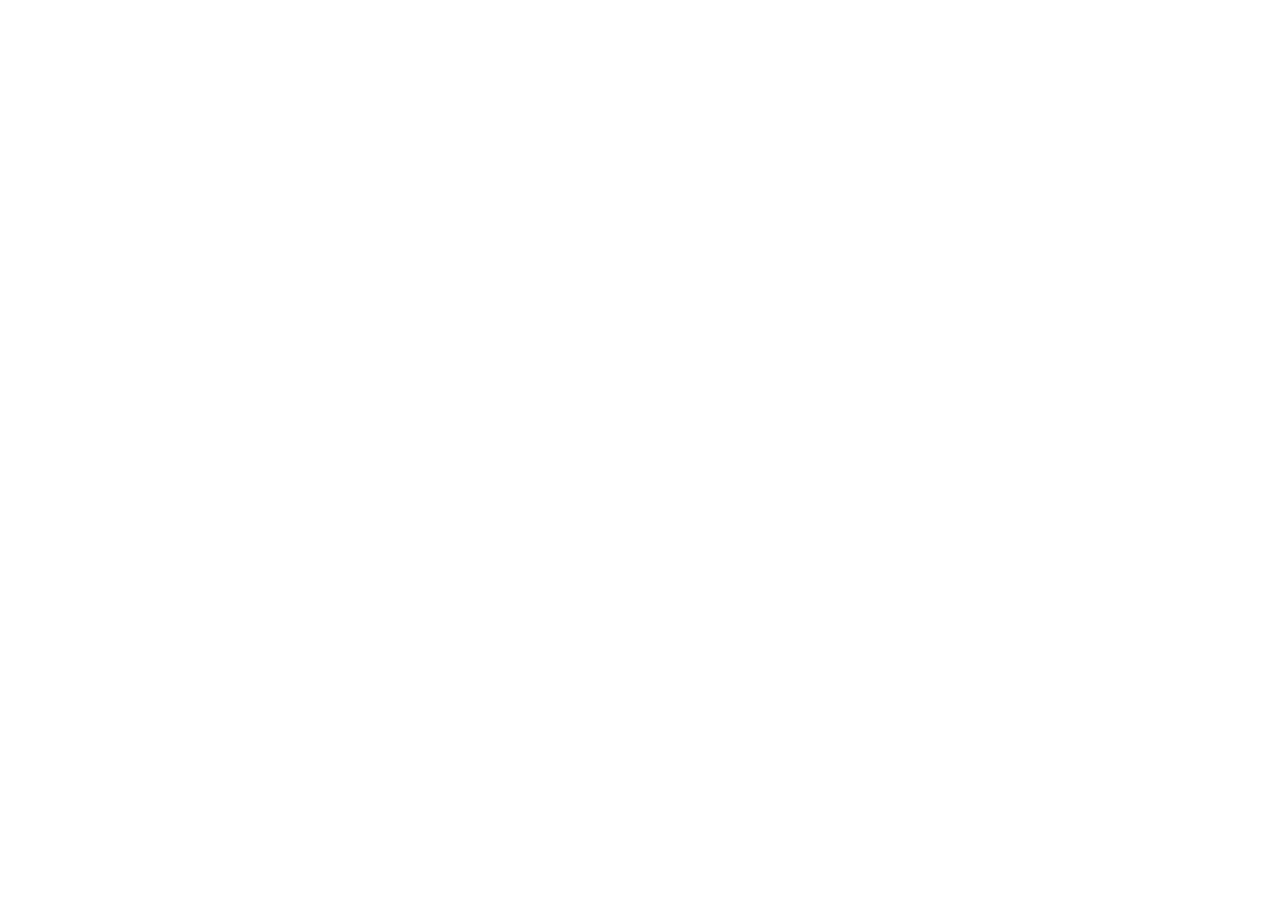
==== index.html @ 42d24f4d "docs: agregar guia de trabajo y base del proyecto" ====
<!DOCTYPE html>
<html lang="es">
<head>
  <meta charset="UTF-8">
  <meta name="viewport" content="width=device-width, initial-scale=1.0">
  <meta name="description" content="Página principal del sitio informativo de personajes de Game of Thrones con datos de thronesapi.com.">
  <title>Westeros | Inicio</title>
  <link rel="stylesheet" href="css/styles.css">
</head>
<body>
<!--
  ============================================================================
  ARCHIVO: index.html
  RESPONSABLE: Rol 1 - Jhonatan Christian Catota Verdezoto
  RAMA: feat/index
  DEPENDE DE: contrato técnico de la guía (secciones 6 y 7)
  ENTREGA: estructura HTML completa y validada de la página principal
  ============================================================================

  OBJETIVO
  Construir la página principal del sitio. Este archivo define también el
  encabezado y el pie de página que Rol 2 reutilizará en personajes.html.

  SECCIONES OBLIGATORIAS (en este orden)
  1) header.site-header
     - .container.header-inner
     - a.brand[href="index.html"] con span.brand-mark (W) y span.brand-text
       (Westeros + span.brand-sub "Explorador de personajes")
     - nav.site-nav con "Inicio" (clase active) y "Personajes"
  2) main > section.hero
     - .container.hero-content con p.eyebrow, h1 (con un span resaltado),
       p.hero-lead, .hero-actions (2 botones) y .hero-stats con 3 .stat:
       53 Personajes, 25 Casas y facciones, 100% Datos en vivo
  3) section.section#proyecto
     - .container con p.eyebrow, h2, p.section-lead y .cards
     - 3 article.card, cada uno con span.card-index (01, 02, 03), h3 y p
     - Temas: consumo de API, búsqueda y filtro, ficha detallada
  4) section.section.section-alt (Tecnologías)
     - p.eyebrow, h2, .tech-list con HTML5, CSS3, JavaScript, Fetch API,
       thronesapi.com y un p.section-lead que aclare que no hay base de datos
       ni frameworks de interfaz
  5) section.cta-band
     - .container.cta-inner con h2, p y un enlace .btn.btn-primary a
       personajes.html
  6) footer.site-footer
     - .container.footer-inner, .footer-brand con .brand-mark.small,
       p.footer-note con enlace a https://thronesapi.com/ y p.footer-copy
       con "© 2026 GRUPO 21 · Desarrollo de Aplicaciones Web"

  CLASES COMPARTIDAS QUE DEBEN RESPETARSE
  site-header, container, header-inner, brand, brand-mark, brand-text,
  brand-sub, site-nav, hero, hero-content, eyebrow, hero-lead, hero-actions,
  btn, btn-primary, btn-ghost, hero-stats, stat, section, section-alt,
  section-lead, cards, card, card-index, tech-list, tech, cta-band,
  cta-inner, site-footer, footer-inner, footer-brand, footer-note,
  footer-copy.

  REGLAS
  - No escribir estilos ni JavaScript dentro de este archivo.
  - No modificar css/styles.css ni js/personajes.js.
  - Usar HTML5 semántico, textos en español y enlaces relativos.
  - El encabezado y el pie deben quedar listos para que Rol 2 los copie
    sin cambios, salvo el enlace marcado como active.
  - El contenido de la API no se consulta en esta página: los datos
    numéricos (53 y 25) son informativos y deben coincidir con la guía.

  CRITERIOS DE ACEPTACIÓN
  [ ] El documento valida sin errores en el navegador.
  [ ] Los enlaces Inicio/Personajes funcionan y el active corresponde.
  [ ] Existen todas las secciones y se respeta la jerarquía h1 > h2 > h3.
  [ ] No hay IDs duplicados ni enlaces vacíos.
  [ ] La página se ve correctamente sin JavaScript.
  [ ] Al terminar, avisar a Rol 2 (personajes.html) y a Rol 4 (styles.css)
      para que integren el encabezado, el pie y los estilos.

  NOTA: en este archivo base solo existen las indicaciones. La estructura
  HTML debe ser creada por el responsable del rol.
-->
</body>
</html>
---- css/styles.css ----
/* ============================================================================
   ARCHIVO: css/styles.css
   RESPONSABLE: Rol 4 - Pablo Andres Farro Vera
   RAMA: feat/styles
   DEPENDE DE: contrato de clases de la guía y del marcado de Rol 1 y Rol 2
   ENTREGA: sistema visual completo y adaptación a móvil
   ============================================================================

   OBJETIVO
   Definir la presentación del sitio: variables, base, componentes de las dos
   páginas, estados y diseño responsivo. Este archivo solo contiene
   indicaciones; las reglas CSS deben ser escritas por el responsable.

   1. VARIABLES DE DISEÑO (:root)
   Definir una paleta oscura inspirada en la serie, con acento dorado:
     --bg: #0d1117;        fondo general
     --bg-alt: #111823;    fondo de secciones alternas
     --surface: #18212c;   tarjetas y superficies
     --surface-2: #202b38; superficies elevadas
     --border: #2a3644;    bordes
     --gold: #d4af37;      acento principal
     --gold-soft: #e8cd7a; enlaces y detalles
     --text: #e9e6df;      texto principal
     --muted: #9aa6b2;     texto secundario
     --danger: #e26868;    estados de error
     --radius: 14px;       radio de tarjetas
     --shadow: 0 18px 40px rgba(0, 0, 0, 0.35);
   Usar las variables en todas las reglas; no repetir colores literales.

   2. BASE Y RESET
   - box-sizing border-box, márgenes en cero, scroll suave.
   - body: Segoe UI/Tahoma/Arial, fondo var(--bg), color var(--text),
     line-height 1.65, min-height 100vh y layout flex en columna.
   - h1, h2, h3: Georgia/Times New Roman, line-height 1.2, peso 600.
   - Enlaces en var(--gold-soft); code con fondo dorado translúcido.
   - .container: ancho min(1140px, 100% - 40px), centrado.

   3. COMPONENTES DE LA PÁGINA PRINCIPAL
   - .site-header: sticky, fondo oscuro translúcido, blur y borde inferior.
   - .header-inner: flex, espacio entre marca y navegación.
   - .brand, .brand-mark (círculo con W), .brand-text, .brand-sub.
   - .site-nav: enlaces con estado hover y .active.
   - .hero: fondo con degradado; .hero-content, .eyebrow, .hero-lead,
     .hero-actions, .hero-stats, .stat.
   - .btn, .btn-primary, .btn-ghost: alturas, padding, radio, hover.
   - .section, .section-alt, .section-lead.
   - .cards, .card, .card-index: grilla de 3 columnas que colapsa.
   - .tech-list, .tech: etiquetas en línea.
   - .cta-band, .cta-inner: banda de cierre con botón.
   - .site-footer, .footer-inner, .footer-brand, .footer-note, .footer-copy.

   4. PÁGINA DE PERSONAJES
   - .page-hero: encabezado secundario de la página.
   - .toolbar: grilla de 2 columnas (buscador y selector) + contador.
   - .field, .field-search, label, input, select: alturas, bordes, foco.
   - .result-count: texto secundario alineado a la derecha.
   - .status: caja centrada para carga, error y vacío.
   - .spinner: animación de rotación (respetar prefers-reduced-motion).
   - .status-error: borde/fondo con var(--danger).
   - .character-grid: grilla responsive de tarjetas.
   - .character-card, .character-media, .character-body, .character-name,
     .character-title, .character-family: imagen, textos y hover.
   - .avatar-fallback: reemplazo de imagen con iniciales.
   - .modal, .modal-backdrop, .modal-card, .modal-media, .modal-body,
     .modal-close, .modal-title, .modal-data: overlay fijo, tarjeta centrada,
     imagen lateral y datos en dos columnas.
   - Estados [hidden] deben ocultarse de forma fiable.

   5. RESPONSIVO
   - Escritorio: grilla de tarjetas de 3 o 4 columnas.
   - Tablet (<= 900px): tarjetas de 2 columnas y toolbar en una fila.
   - Móvil (<= 600px): una columna, toolbar apilada, modal a pantalla
     completa y tipografía ajustada.
   - Verificar a 390px de ancho: sin desplazamiento horizontal.

   6. REGLAS
   - No escribir HTML ni JavaScript en este archivo.
   - No renombrar clases: son el contrato con Rol 1, Rol 2 y Rol 3.
   - No usar frameworks ni CDN; solo CSS propio.
   - Comentar cada bloque con el nombre del componente.
   - Respetar contraste legible y foco visible para accesibilidad.

   7. CRITERIOS DE ACEPTACIÓN
   [ ] No hay colores literales fuera de :root.
   [ ] Las dos páginas comparten encabezado, pie y botones consistentes.
   [ ] La grilla y el modal se adaptan a 390px sin desbordamiento.
   [ ] Los estados de carga, error y vacío son visibles y legibles.
   [ ] El foco de teclado se distingue en enlaces, botones e inputs.
   [ ] No se modifican archivos de otros roles.

   NOTA: en este archivo base solo existen las indicaciones. Las reglas CSS
   deben ser escritas por el responsable del rol.
   ========================================================================= */
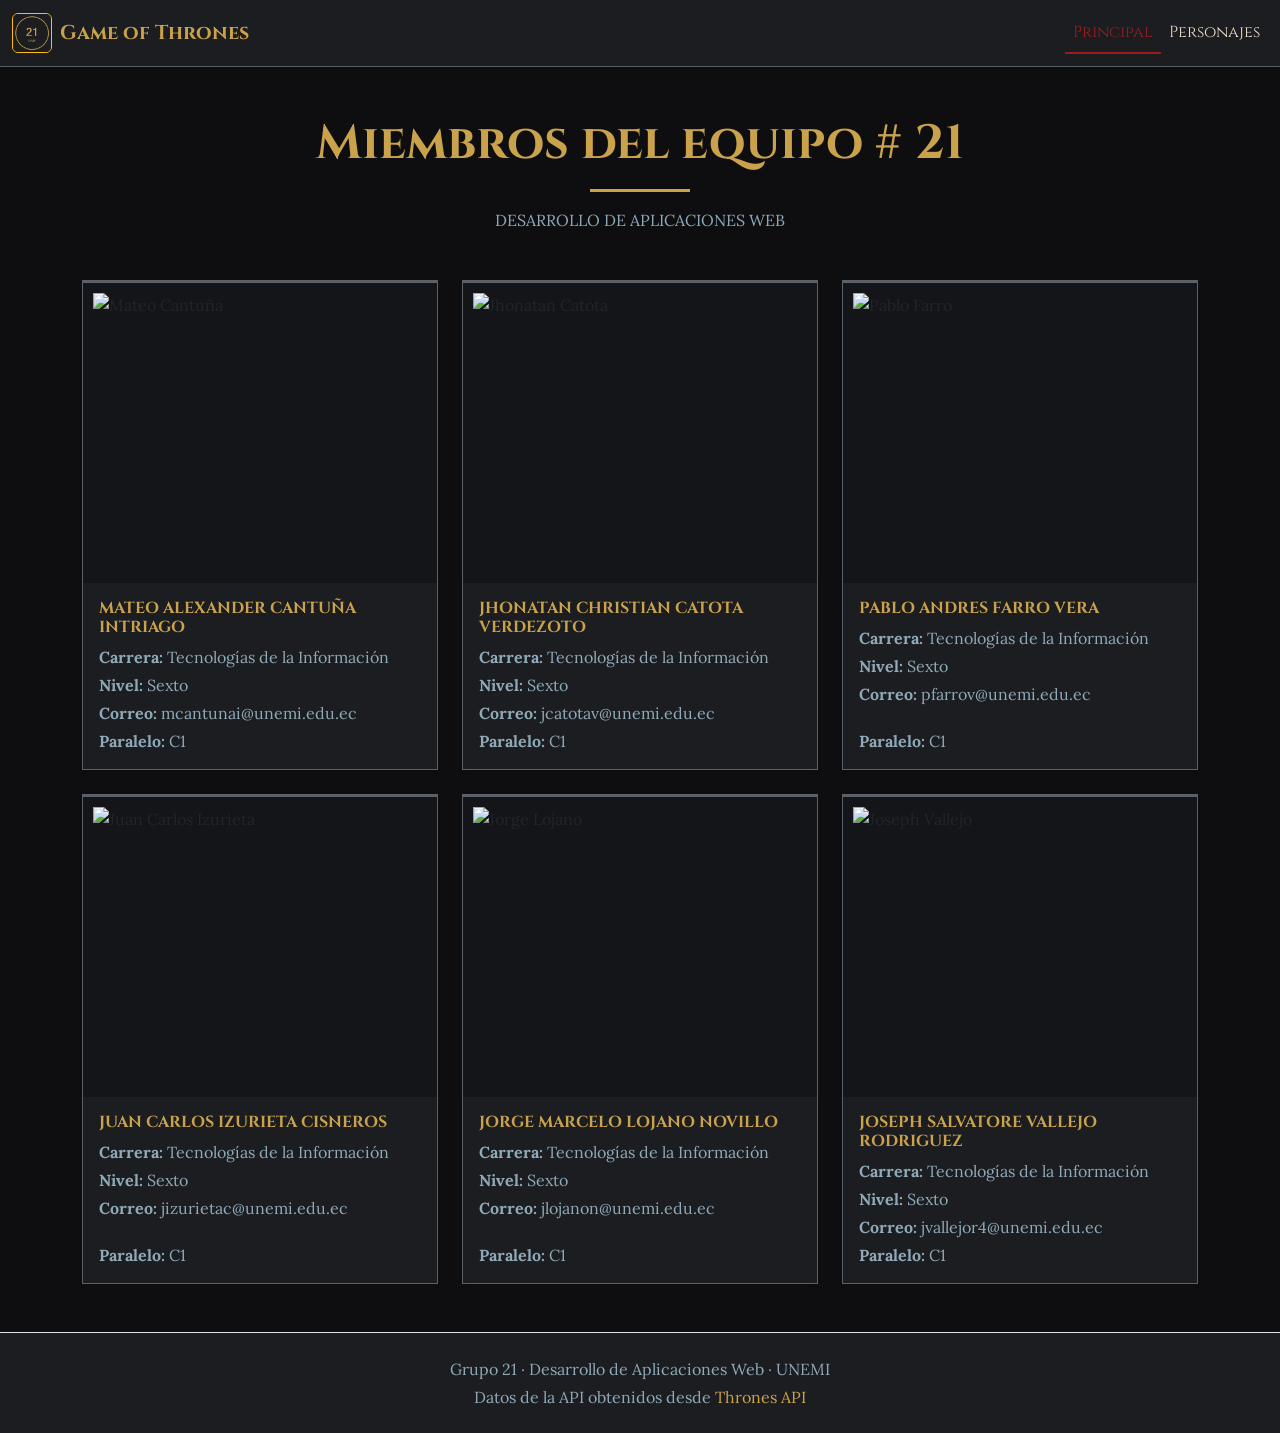
==== commit 7635d1ac: "Add files via upload Actualización de index.html con diseño, logo y navegación" ====
--- a/index.html
+++ b/index.html
@@ -1,80 +1,204 @@
 <!DOCTYPE html>
 <html lang="es">
 <head>
-  <meta charset="UTF-8">
-  <meta name="viewport" content="width=device-width, initial-scale=1.0">
-  <meta name="description" content="Página principal del sitio informativo de personajes de Game of Thrones con datos de thronesapi.com.">
-  <title>Westeros | Inicio</title>
-  <link rel="stylesheet" href="css/styles.css">
+    <meta charset="UTF-8">
+    <meta name="viewport" content="width=device-width, initial-scale=1.0">
+    <title>Principal · Grupo 21 · Game of Thrones</title>
+    
+    <!-- Bootstrap 5 CDN -->
+    <link href="https://cdn.jsdelivr.net/npm/bootstrap@5.3.3/dist/css/bootstrap.min.css" rel="stylesheet">
+    
+    <!-- Google Fonts: Cinzel y Lora -->
+    <link rel="preconnect" href="https://fonts.googleapis.com">
+    <link rel="preconnect" href="https://fonts.gstatic.com" crossorigin>
+    <link href="https://fonts.googleapis.com/css2?family=Cinzel:wght@600;700&family=Lora:ital,wght@0,400..700;1,400..700&display=swap" rel="stylesheet">
+    
+    <style>
+        body {
+            background-color: #0E0E10;
+            color: #E9DFC7;
+            font-family: 'Lora', Georgia, serif;
+        }
+        .font-cinzel {
+            font-family: 'Cinzel', serif;
+        }
+        #navbar, footer, .card-integrante {
+            background-color: #1C1D21 !important;
+            border-color: #5B6168 !important;
+        }
+        .navbar-brand span, .section-title, .card-integrante h3, footer a {
+            color: #C9A24B !important;
+        }
+        .nav-link {
+            color: #E9DFC7 !important;
+        }
+        .nav-link.active {
+            color: #9B1C1F !important;
+            border-bottom: 2px solid #9B1C1F;
+        }
+        .card-integrante {
+            border: 1px solid #5B6168;
+            border-top: 3px solid #C9A24B;
+            border-radius: 0;
+        }
+        .card-integrante__dato {
+            color: #8FA9B8;
+        }
+        .card-integrante__foto-container {
+            width: 100%;
+            height: 300px;
+            background-color: #141518;
+            display: flex;
+            align-items: center;
+            justify-content: center;
+            overflow: hidden;
+            padding: 10px;
+        }
+        .card-integrante__foto {
+            width: 100%;
+            height: 100% !important;
+            object-fit: contain;
+        }
+    </style>
 </head>
 <body>
-<!--
-  ============================================================================
-  ARCHIVO: index.html
-  RESPONSABLE: Rol 1 - Jhonatan Christian Catota Verdezoto
-  RAMA: feat/index
-  DEPENDE DE: contrato técnico de la guía (secciones 6 y 7)
-  ENTREGA: estructura HTML completa y validada de la página principal
-  ============================================================================
-
-  OBJETIVO
-  Construir la página principal del sitio. Este archivo define también el
-  encabezado y el pie de página que Rol 2 reutilizará en personajes.html.
-
-  SECCIONES OBLIGATORIAS (en este orden)
-  1) header.site-header
-     - .container.header-inner
-     - a.brand[href="index.html"] con span.brand-mark (W) y span.brand-text
-       (Westeros + span.brand-sub "Explorador de personajes")
-     - nav.site-nav con "Inicio" (clase active) y "Personajes"
-  2) main > section.hero
-     - .container.hero-content con p.eyebrow, h1 (con un span resaltado),
-       p.hero-lead, .hero-actions (2 botones) y .hero-stats con 3 .stat:
-       53 Personajes, 25 Casas y facciones, 100% Datos en vivo
-  3) section.section#proyecto
-     - .container con p.eyebrow, h2, p.section-lead y .cards
-     - 3 article.card, cada uno con span.card-index (01, 02, 03), h3 y p
-     - Temas: consumo de API, búsqueda y filtro, ficha detallada
-  4) section.section.section-alt (Tecnologías)
-     - p.eyebrow, h2, .tech-list con HTML5, CSS3, JavaScript, Fetch API,
-       thronesapi.com y un p.section-lead que aclare que no hay base de datos
-       ni frameworks de interfaz
-  5) section.cta-band
-     - .container.cta-inner con h2, p y un enlace .btn.btn-primary a
-       personajes.html
-  6) footer.site-footer
-     - .container.footer-inner, .footer-brand con .brand-mark.small,
-       p.footer-note con enlace a https://thronesapi.com/ y p.footer-copy
-       con "© 2026 GRUPO 21 · Desarrollo de Aplicaciones Web"
-
-  CLASES COMPARTIDAS QUE DEBEN RESPETARSE
-  site-header, container, header-inner, brand, brand-mark, brand-text,
-  brand-sub, site-nav, hero, hero-content, eyebrow, hero-lead, hero-actions,
-  btn, btn-primary, btn-ghost, hero-stats, stat, section, section-alt,
-  section-lead, cards, card, card-index, tech-list, tech, cta-band,
-  cta-inner, site-footer, footer-inner, footer-brand, footer-note,
-  footer-copy.
-
-  REGLAS
-  - No escribir estilos ni JavaScript dentro de este archivo.
-  - No modificar css/styles.css ni js/personajes.js.
-  - Usar HTML5 semántico, textos en español y enlaces relativos.
-  - El encabezado y el pie deben quedar listos para que Rol 2 los copie
-    sin cambios, salvo el enlace marcado como active.
-  - El contenido de la API no se consulta en esta página: los datos
-    numéricos (53 y 25) son informativos y deben coincidir con la guía.
-
-  CRITERIOS DE ACEPTACIÓN
-  [ ] El documento valida sin errores en el navegador.
-  [ ] Los enlaces Inicio/Personajes funcionan y el active corresponde.
-  [ ] Existen todas las secciones y se respeta la jerarquía h1 > h2 > h3.
-  [ ] No hay IDs duplicados ni enlaces vacíos.
-  [ ] La página se ve correctamente sin JavaScript.
-  [ ] Al terminar, avisar a Rol 2 (personajes.html) y a Rol 4 (styles.css)
-      para que integren el encabezado, el pie y los estilos.
-
-  NOTA: en este archivo base solo existen las indicaciones. La estructura
-  HTML debe ser creada por el responsable del rol.
--->
+
+    <header>
+        <nav id="navbar" class="navbar navbar-expand-lg border-bottom">
+            <div class="container-fluid">
+                <!-- Logo y Título de la Serie -->
+                <a class="navbar-brand d-flex align-items-center gap-2" href="dex.html">
+                    <img src="img/logo/logo.png" alt="Emblema del Grupo 21" width="40" height="40" class="d-inline-block align-text-top rounded border border-warning">
+                    <span class="series-title font-cinzel fw-bold">Game of Thrones</span>
+                </a>
+                <button class="navbar-toggler border-secondary text-light" type="button" data-bs-toggle="collapse" data-bs-target="#navbarNav" aria-controls="navbarNav" aria-expanded="false" aria-label="Toggle navigation">
+                    <span class="navbar-toggler-icon"></span>
+                </button>
+                <div class="collapse navbar-collapse justify-content-end" id="navbarNav">
+                    <ul class="navbar-nav">
+                        <li class="nav-item">
+                            <a class="nav-link active font-cinzel" href="dex.html">Principal</a>
+                        </li>
+                        <li class="nav-item">
+                            <a class="nav-link font-cinzel" href="personajes.html">Personajes</a>
+                        </li>
+                    </ul>
+                </div>
+            </div>
+        </nav>
+    </header>
+
+    <main class="container my-5">
+        <section class="text-center mb-5">
+            <h1 class="section-title font-cinzel fw-bold display-5">Miembros del equipo # 21</h1>
+            <div class="divider mx-auto my-3" style="width: 100px; height: 3px; background-color: #C9A24B;"></div>
+            <p class="text-uppercase fs-6" style="color: #8FA9B8;">Desarrollo de Aplicaciones Web</p>
+        </section>
+
+        <section class="row g-4">
+            <!-- Integrante 1 -->
+            <div class="col-12 col-md-6 col-lg-4">
+                <article class="card card-integrante h-100 shadow-sm">
+                    <div class="card-integrante__foto-container">
+                        <img src="img/integrantes/integrante-01.png" class="card-img-top card-integrante__foto rounded-0" alt="Mateo Cantuña">
+                    </div>
+                    <div class="card-body d-flex flex-column">
+                        <h3 class="card-title font-cinzel fs-6 fw-bold">MATEO ALEXANDER CANTUÑA INTRIAGO</h3>
+                        <p class="card-text card-integrante__dato mb-1"><strong>Carrera:</strong> Tecnologías de la Información</p>
+                        <p class="card-text card-integrante__dato mb-1"><strong>Nivel:</strong> Sexto</p>
+                        <p class="card-text card-integrante__dato mb-1"><strong>Correo:</strong> mcantunai@unemi.edu.ec</p>
+                        <p class="card-text card-integrante__dato mt-auto"><strong>Paralelo:</strong> C1</p>
+                    </div>
+                </article>
+            </div>
+
+            <!-- Integrante 2 -->
+            <div class="col-12 col-md-6 col-lg-4">
+                <article class="card card-integrante h-100 shadow-sm">
+                    <div class="card-integrante__foto-container">
+                        <img src="img/integrantes/integrante-02.png" class="card-img-top card-integrante__foto rounded-0" alt="Jhonatan Catota">
+                    </div>
+                    <div class="card-body d-flex flex-column">
+                        <h3 class="card-title font-cinzel fs-6 fw-bold">JHONATAN CHRISTIAN CATOTA VERDEZOTO</h3>
+                        <p class="card-text card-integrante__dato mb-1"><strong>Carrera:</strong> Tecnologías de la Información</p>
+                        <p class="card-text card-integrante__dato mb-1"><strong>Nivel:</strong> Sexto</p>
+                        <p class="card-text card-integrante__dato mb-1"><strong>Correo:</strong> jcatotav@unemi.edu.ec</p>
+                        <p class="card-text card-integrante__dato mt-auto"><strong>Paralelo:</strong> C1</p>
+                    </div>
+                </article>
+            </div>
+
+            <!-- Integrante 3 -->
+            <div class="col-12 col-md-6 col-lg-4">
+                <article class="card card-integrante h-100 shadow-sm">
+                    <div class="card-integrante__foto-container">
+                        <img src="img/integrantes/integrante-03.png" class="card-img-top card-integrante__foto rounded-0" alt="Pablo Farro">
+                    </div>
+                    <div class="card-body d-flex flex-column">
+                        <h3 class="card-title font-cinzel fs-6 fw-bold">PABLO ANDRES FARRO VERA</h3>
+                        <p class="card-text card-integrante__dato mb-1"><strong>Carrera:</strong> Tecnologías de la Información</p>
+                        <p class="card-text card-integrante__dato mb-1"><strong>Nivel:</strong> Sexto</p>
+                        <p class="card-text card-integrante__dato mb-1"><strong>Correo:</strong> pfarrov@unemi.edu.ec</p>
+                        <p class="card-text card-integrante__dato mt-auto"><strong>Paralelo:</strong> C1</p>
+                    </div>
+                </article>
+            </div>
+
+            <!-- Integrante 4 -->
+            <div class="col-12 col-md-6 col-lg-4">
+                <article class="card card-integrante h-100 shadow-sm">
+                    <div class="card-integrante__foto-container">
+                        <img src="img/integrantes/integrante-04.png" class="card-img-top card-integrante__foto rounded-0" alt="Juan Carlos Izurieta">
+                    </div>
+                    <div class="card-body d-flex flex-column">
+                        <h3 class="card-title font-cinzel fs-6 fw-bold">JUAN CARLOS IZURIETA CISNEROS</h3>
+                        <p class="card-text card-integrante__dato mb-1"><strong>Carrera:</strong> Tecnologías de la Información</p>
+                        <p class="card-text card-integrante__dato mb-1"><strong>Nivel:</strong> Sexto</p>
+                        <p class="card-text card-integrante__dato mb-1"><strong>Correo:</strong> jizurietac@unemi.edu.ec</p>
+                        <p class="card-text card-integrante__dato mt-auto"><strong>Paralelo:</strong> C1</p>
+                    </div>
+                </article>
+            </div>
+
+            <!-- Integrante 5 -->
+            <div class="col-12 col-md-6 col-lg-4">
+                <article class="card card-integrante h-100 shadow-sm">
+                    <div class="card-integrante__foto-container">
+                        <img src="img/integrantes/integrante-05.png" class="card-img-top card-integrante__foto rounded-0" alt="Jorge Lojano">
+                    </div>
+                    <div class="card-body d-flex flex-column">
+                        <h3 class="card-title font-cinzel fs-6 fw-bold">JORGE MARCELO LOJANO NOVILLO</h3>
+                        <p class="card-text card-integrante__dato mb-1"><strong>Carrera:</strong> Tecnologías de la Información</p>
+                        <p class="card-text card-integrante__dato mb-1"><strong>Nivel:</strong> Sexto</p>
+                        <p class="card-text card-integrante__dato mb-1"><strong>Correo:</strong> jlojanon@unemi.edu.ec</p>
+                        <p class="card-text card-integrante__dato mt-auto"><strong>Paralelo:</strong> C1</p>
+                    </div>
+                </article>
+            </div>
+
+            <!-- Integrante 6 -->
+            <div class="col-12 col-md-6 col-lg-4">
+                <article class="card card-integrante h-100 shadow-sm">
+                    <div class="card-integrante__foto-container">
+                        <img src="img/integrantes/integrante-06.png" class="card-img-top card-integrante__foto rounded-0" alt="Joseph Vallejo">
+                    </div>
+                    <div class="card-body d-flex flex-column">
+                        <h3 class="card-title font-cinzel fs-6 fw-bold">JOSEPH SALVATORE VALLEJO RODRIGUEZ</h3>
+                        <p class="card-text card-integrante__dato mb-1"><strong>Carrera:</strong> Tecnologías de la Información</p>
+                        <p class="card-text card-integrante__dato mb-1"><strong>Nivel:</strong> Sexto</p>
+                        <p class="card-text card-integrante__dato mb-1"><strong>Correo:</strong> jvallejor4@unemi.edu.ec</p>
+                        <p class="card-text card-integrante__dato mt-auto"><strong>Paralelo:</strong> C1</p>
+                    </div>
+                </article>
+            </div>
+        </section>
+    </main>
+
+    <footer class="text-center py-4 mt-5 border-top" style="color: #8FA9B8;">
+        <p class="mb-1">Grupo 21 · Desarrollo de Aplicaciones Web · UNEMI</p>
+        <p class="mb-0">Datos de la API obtenidos desde <a href="https://thronesapi.com/" target="_blank" rel="noopener noreferrer" style="color: #C9A24B; text-decoration: none;">Thrones API</a></p>
+    </footer>
+
+    <script src="https://cdn.jsdelivr.net/npm/bootstrap@5.3.3/dist/js/bootstrap.bundle.min.js"></script>
 </body>
-</html>
+</html>
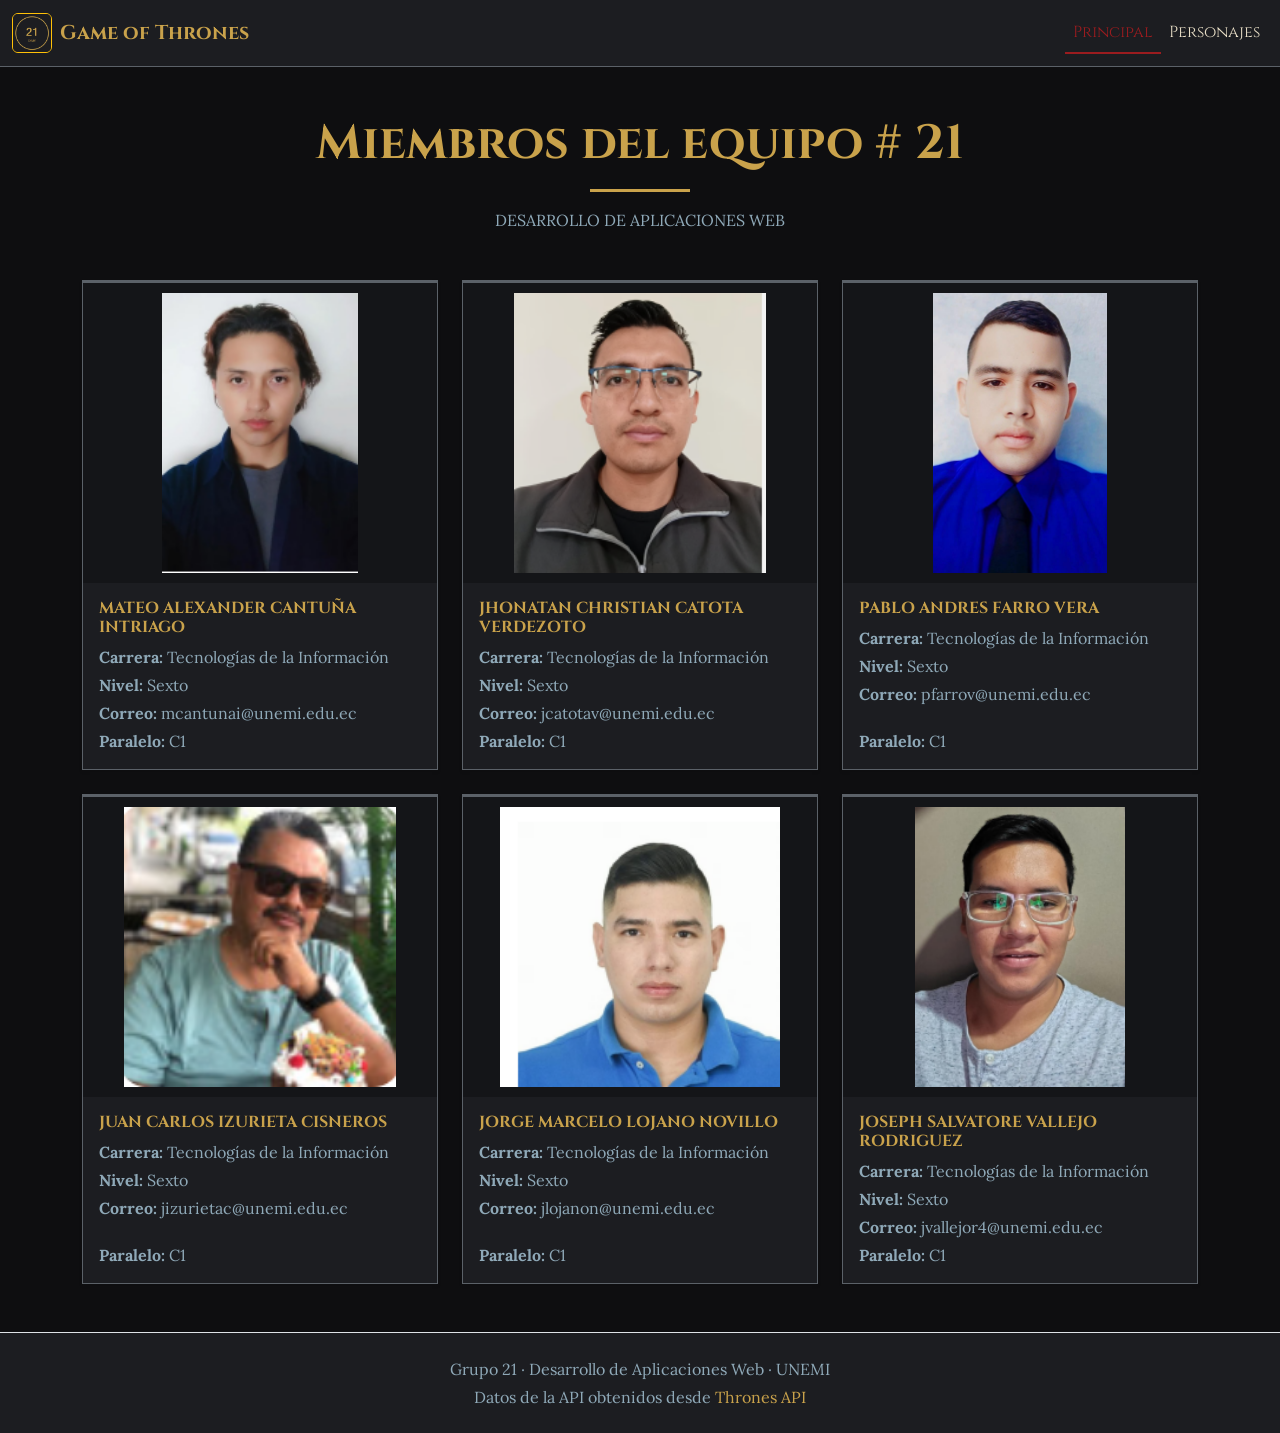
==== commit d57e5e24: "Update index.html" ====
--- a/index.html
+++ b/index.html
@@ -67,7 +67,7 @@
         <nav id="navbar" class="navbar navbar-expand-lg border-bottom">
             <div class="container-fluid">
                 <!-- Logo y Título de la Serie -->
-                <a class="navbar-brand d-flex align-items-center gap-2" href="dex.html">
+                <a class="navbar-brand d-flex align-items-center gap-2" href="index.html">
                     <img src="img/logo/logo.png" alt="Emblema del Grupo 21" width="40" height="40" class="d-inline-block align-text-top rounded border border-warning">
                     <span class="series-title font-cinzel fw-bold">Game of Thrones</span>
                 </a>
@@ -77,7 +77,7 @@
                 <div class="collapse navbar-collapse justify-content-end" id="navbarNav">
                     <ul class="navbar-nav">
                         <li class="nav-item">
-                            <a class="nav-link active font-cinzel" href="dex.html">Principal</a>
+                            <a class="nav-link active font-cinzel" href="index.html">Principal</a>
                         </li>
                         <li class="nav-item">
                             <a class="nav-link font-cinzel" href="personajes.html">Personajes</a>
@@ -201,4 +201,4 @@
 
     <script src="https://cdn.jsdelivr.net/npm/bootstrap@5.3.3/dist/js/bootstrap.bundle.min.js"></script>
 </body>
-</html>+</html>
